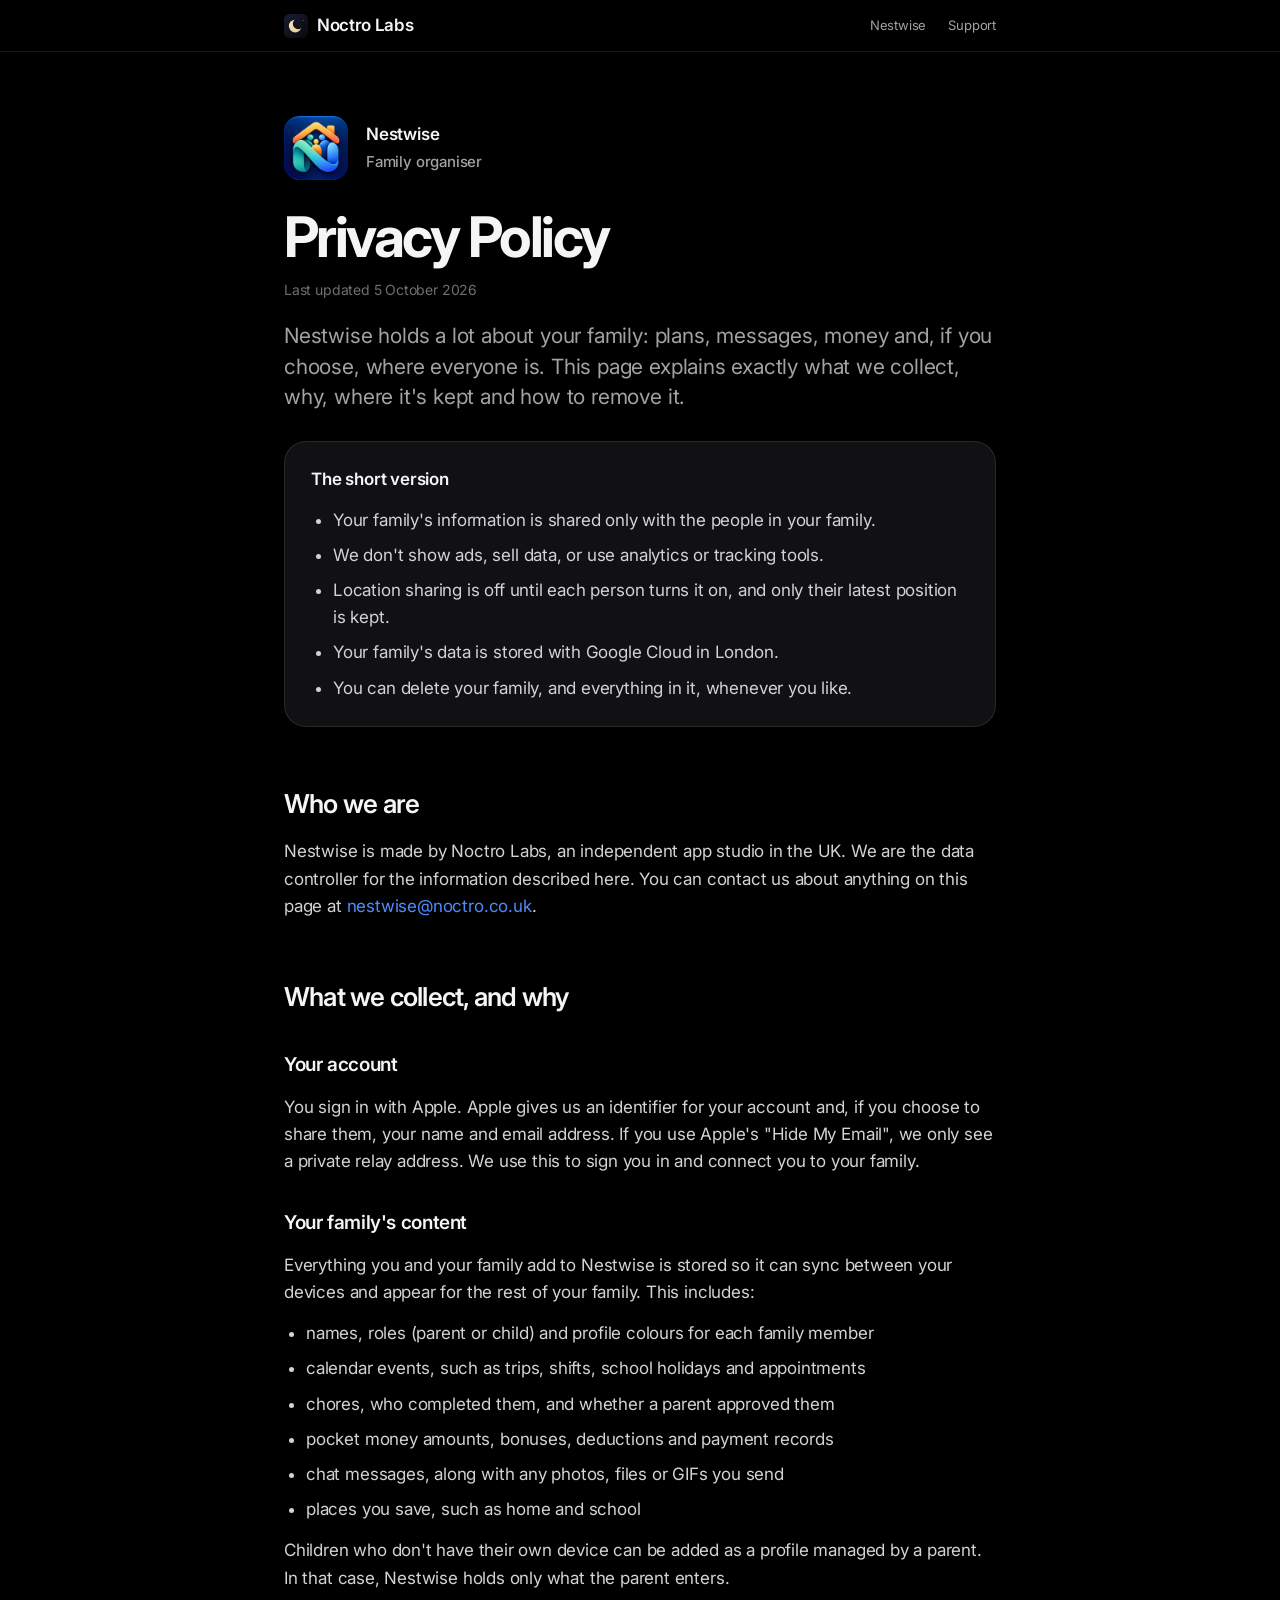
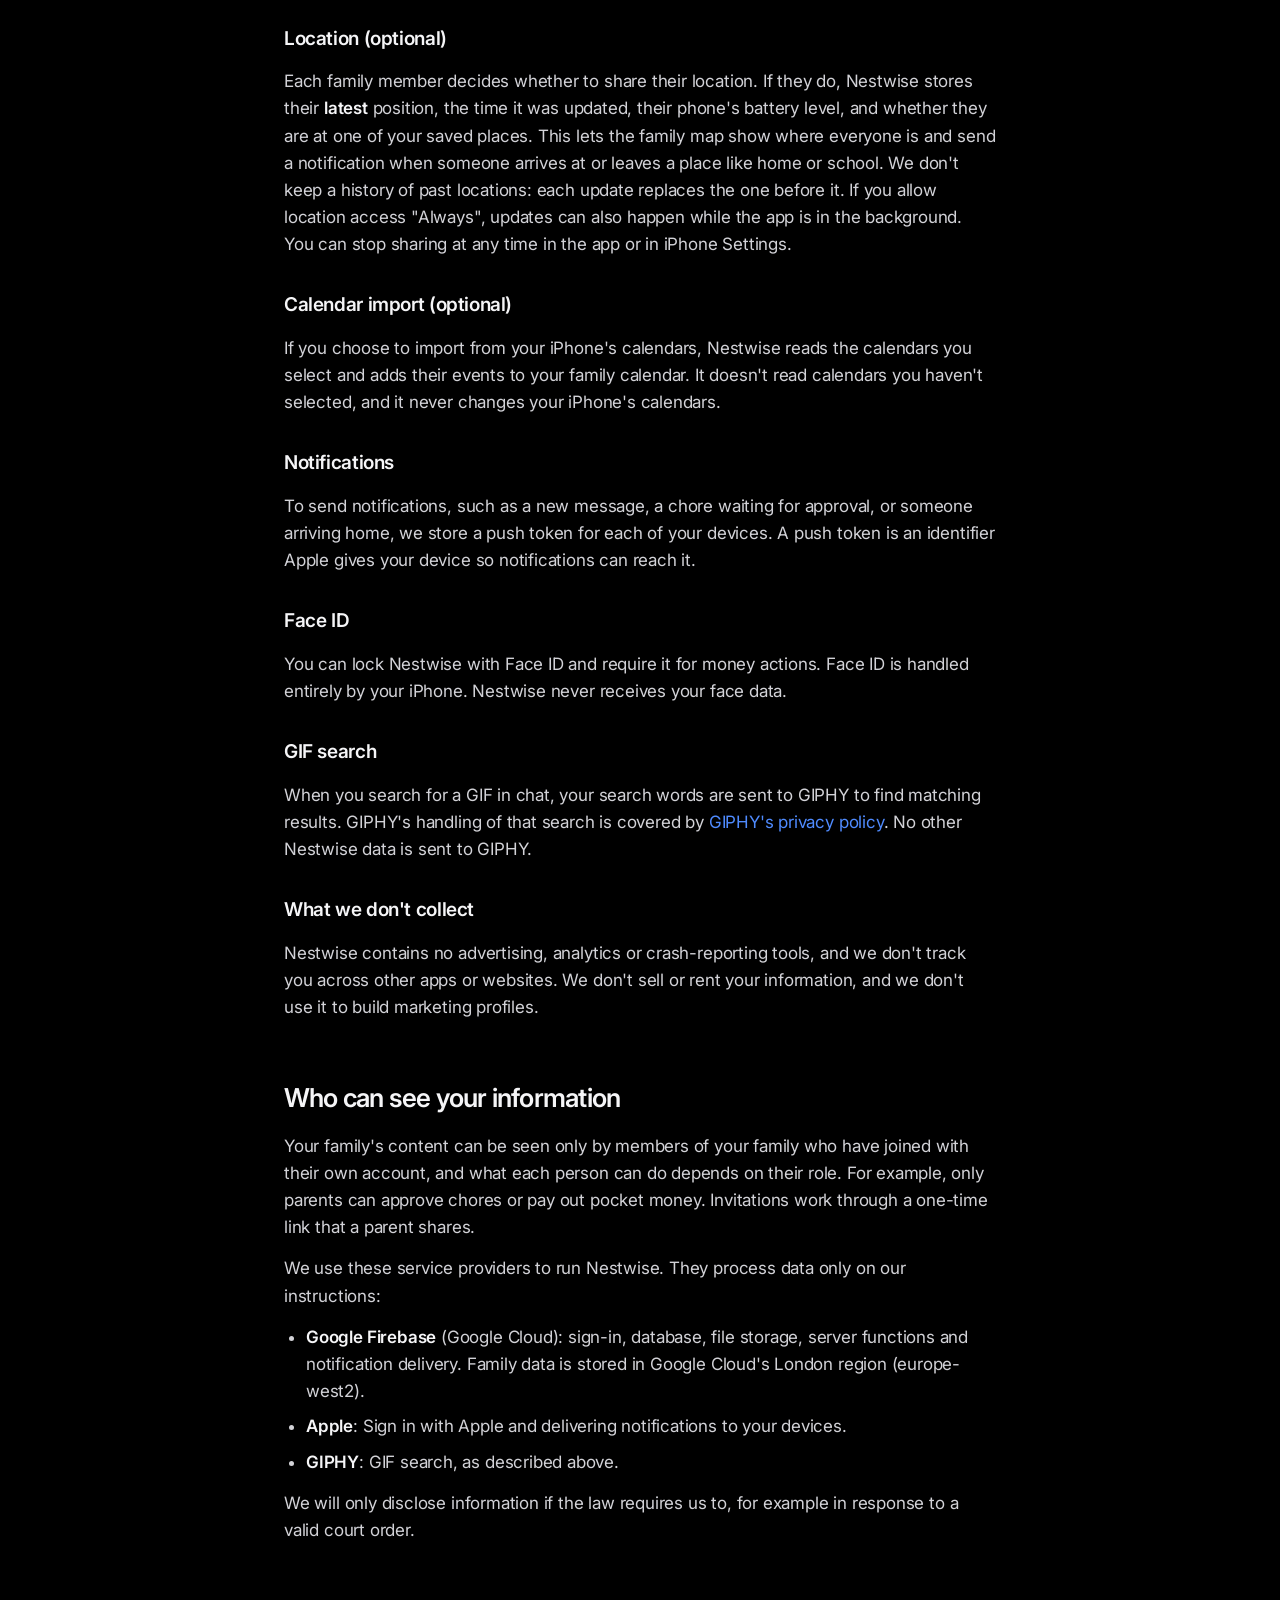
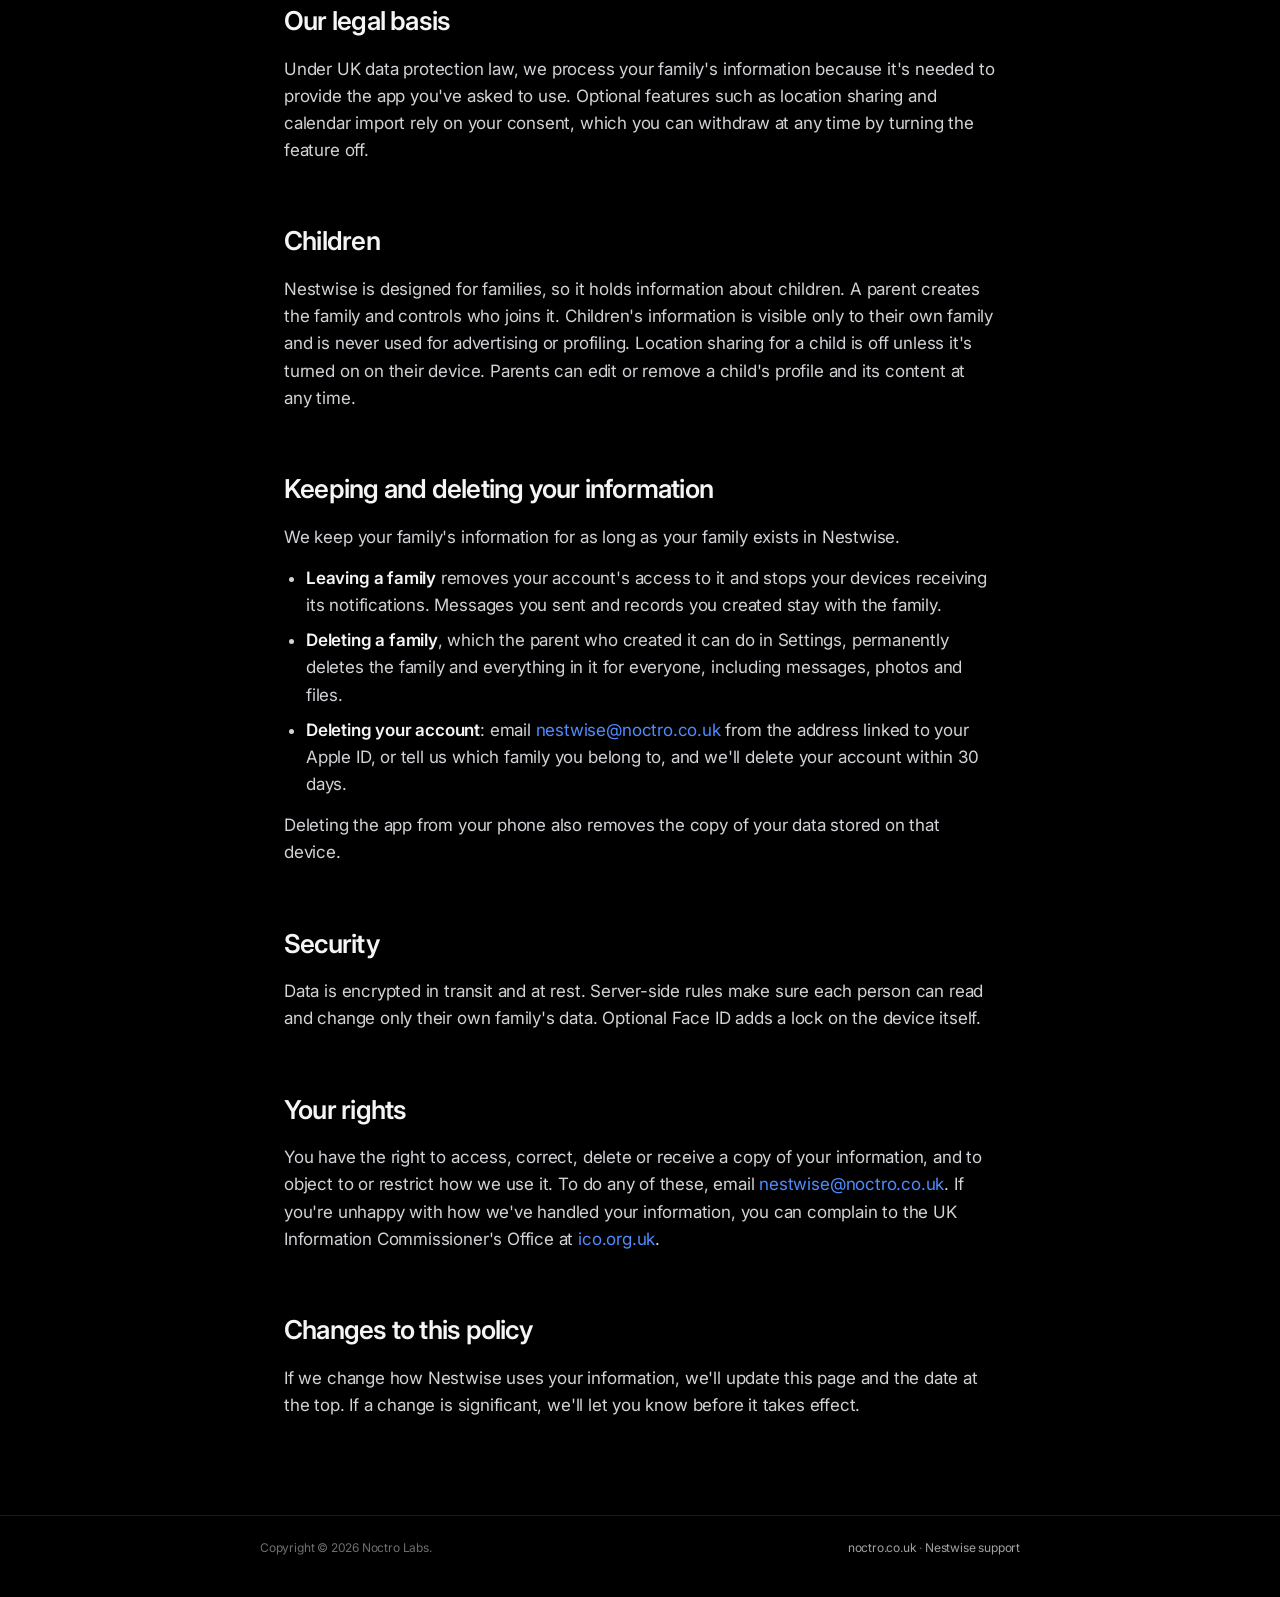
==== nestwise/privacy/index.html @ 70201ffb "Noctro Labs studio site Home page with Slabd and Nestwise, Nestwise privacy and support pages, share" ====
<!doctype html>
<html lang="en-GB">
<head>
  <meta charset="utf-8">
  <meta name="viewport" content="width=device-width, initial-scale=1">
  <title>Nestwise Privacy Policy — Noctro Labs</title>
  <meta name="description" content="How Nestwise, the family organiser from Noctro Labs, handles your family's information.">
  <meta name="theme-color" content="#000000">
  <link rel="canonical" href="https://noctro.co.uk/nestwise/privacy/">
  <meta property="og:title" content="Nestwise Privacy Policy — Noctro Labs">
  <meta property="og:image" content="https://noctro.co.uk/assets/og.jpg">
  <meta property="og:image:width" content="1200">
  <meta property="og:image:height" content="630">
  <meta property="og:image:alt" content="Noctro Labs: Apps, made with obsessive care. Slabd and Nestwise shown on iPhones.">
  <meta name="twitter:card" content="summary_large_image">
  <link rel="icon" href="/assets/logo.svg" type="image/svg+xml">
  <link rel="apple-touch-icon" href="/assets/apple-touch-icon.png">
  <link href="https://fonts.googleapis.com/css2?family=Inter:wght@400;500;600;700&display=swap" rel="stylesheet">
  <link rel="stylesheet" href="/assets/doc.css">
</head>
<body>
  <header class="nav">
    <div class="in">
      <a class="brand" href="/"><img src="/assets/logo.svg" alt="" width="24" height="24">Noctro Labs</a>
      <nav class="links"><a href="/#nestwise">Nestwise</a><a href="/nestwise/support/">Support</a></nav>
    </div>
  </header>

  <main>
    <div class="app-head">
      <img src="/assets/nestwise.png" alt="Nestwise app icon" width="64" height="64">
      <div><strong>Nestwise</strong><br><span>Family organiser</span></div>
    </div>
    <h1>Privacy Policy</h1>
    <p class="updated">Last updated 5 October 2026</p>
    <p class="lede">Nestwise holds a lot about your family: plans, messages, money and, if you choose, where everyone is. This page explains exactly what we collect, why, where it's kept and how to remove it.</p>

    <div class="card">
      <p><strong>The short version</strong></p>
      <ul>
        <li>Your family's information is shared only with the people in your family.</li>
        <li>We don't show ads, sell data, or use analytics or tracking tools.</li>
        <li>Location sharing is off until each person turns it on, and only their latest position is kept.</li>
        <li>Your family's data is stored with Google Cloud in London.</li>
        <li>You can delete your family, and everything in it, whenever you like.</li>
      </ul>
    </div>

    <h2>Who we are</h2>
    <p>Nestwise is made by Noctro Labs, an independent app studio in the UK. We are the data controller for the information described here. You can contact us about anything on this page at <a href="mailto:nestwise@noctro.co.uk">nestwise@noctro.co.uk</a>.</p>

    <h2>What we collect, and why</h2>

    <h3>Your account</h3>
    <p>You sign in with Apple. Apple gives us an identifier for your account and, if you choose to share them, your name and email address. If you use Apple's "Hide My Email", we only see a private relay address. We use this to sign you in and connect you to your family.</p>

    <h3>Your family's content</h3>
    <p>Everything you and your family add to Nestwise is stored so it can sync between your devices and appear for the rest of your family. This includes:</p>
    <ul>
      <li>names, roles (parent or child) and profile colours for each family member</li>
      <li>calendar events, such as trips, shifts, school holidays and appointments</li>
      <li>chores, who completed them, and whether a parent approved them</li>
      <li>pocket money amounts, bonuses, deductions and payment records</li>
      <li>chat messages, along with any photos, files or GIFs you send</li>
      <li>places you save, such as home and school</li>
    </ul>
    <p>Children who don't have their own device can be added as a profile managed by a parent. In that case, Nestwise holds only what the parent enters.</p>

    <h3>Location (optional)</h3>
    <p>Each family member decides whether to share their location. If they do, Nestwise stores their <strong>latest</strong> position, the time it was updated, their phone's battery level, and whether they are at one of your saved places. This lets the family map show where everyone is and send a notification when someone arrives at or leaves a place like home or school. We don't keep a history of past locations: each update replaces the one before it. If you allow location access "Always", updates can also happen while the app is in the background. You can stop sharing at any time in the app or in iPhone Settings.</p>

    <h3>Calendar import (optional)</h3>
    <p>If you choose to import from your iPhone's calendars, Nestwise reads the calendars you select and adds their events to your family calendar. It doesn't read calendars you haven't selected, and it never changes your iPhone's calendars.</p>

    <h3>Notifications</h3>
    <p>To send notifications, such as a new message, a chore waiting for approval, or someone arriving home, we store a push token for each of your devices. A push token is an identifier Apple gives your device so notifications can reach it.</p>

    <h3>Face ID</h3>
    <p>You can lock Nestwise with Face ID and require it for money actions. Face ID is handled entirely by your iPhone. Nestwise never receives your face data.</p>

    <h3>GIF search</h3>
    <p>When you search for a GIF in chat, your search words are sent to GIPHY to find matching results. GIPHY's handling of that search is covered by <a href="https://giphy.com/privacy" rel="noopener">GIPHY's privacy policy</a>. No other Nestwise data is sent to GIPHY.</p>

    <h3>What we don't collect</h3>
    <p>Nestwise contains no advertising, analytics or crash-reporting tools, and we don't track you across other apps or websites. We don't sell or rent your information, and we don't use it to build marketing profiles.</p>

    <h2>Who can see your information</h2>
    <p>Your family's content can be seen only by members of your family who have joined with their own account, and what each person can do depends on their role. For example, only parents can approve chores or pay out pocket money. Invitations work through a one-time link that a parent shares.</p>
    <p>We use these service providers to run Nestwise. They process data only on our instructions:</p>
    <ul>
      <li><strong>Google Firebase</strong> (Google Cloud): sign-in, database, file storage, server functions and notification delivery. Family data is stored in Google Cloud's London region (europe-west2).</li>
      <li><strong>Apple</strong>: Sign in with Apple and delivering notifications to your devices.</li>
      <li><strong>GIPHY</strong>: GIF search, as described above.</li>
    </ul>
    <p>We will only disclose information if the law requires us to, for example in response to a valid court order.</p>

    <h2>Our legal basis</h2>
    <p>Under UK data protection law, we process your family's information because it's needed to provide the app you've asked to use. Optional features such as location sharing and calendar import rely on your consent, which you can withdraw at any time by turning the feature off.</p>

    <h2>Children</h2>
    <p>Nestwise is designed for families, so it holds information about children. A parent creates the family and controls who joins it. Children's information is visible only to their own family and is never used for advertising or profiling. Location sharing for a child is off unless it's turned on on their device. Parents can edit or remove a child's profile and its content at any time.</p>

    <h2>Keeping and deleting your information</h2>
    <p>We keep your family's information for as long as your family exists in Nestwise.</p>
    <ul>
      <li><strong>Leaving a family</strong> removes your account's access to it and stops your devices receiving its notifications. Messages you sent and records you created stay with the family.</li>
      <li><strong>Deleting a family</strong>, which the parent who created it can do in Settings, permanently deletes the family and everything in it for everyone, including messages, photos and files.</li>
      <li><strong>Deleting your account</strong>: email <a href="mailto:nestwise@noctro.co.uk">nestwise@noctro.co.uk</a> from the address linked to your Apple ID, or tell us which family you belong to, and we'll delete your account within 30 days.</li>
    </ul>
    <p>Deleting the app from your phone also removes the copy of your data stored on that device.</p>

    <h2>Security</h2>
    <p>Data is encrypted in transit and at rest. Server-side rules make sure each person can read and change only their own family's data. Optional Face ID adds a lock on the device itself.</p>

    <h2>Your rights</h2>
    <p>You have the right to access, correct, delete or receive a copy of your information, and to object to or restrict how we use it. To do any of these, email <a href="mailto:nestwise@noctro.co.uk">nestwise@noctro.co.uk</a>. If you're unhappy with how we've handled your information, you can complain to the UK Information Commissioner's Office at <a href="https://ico.org.uk/make-a-complaint/" rel="noopener">ico.org.uk</a>.</p>

    <h2>Changes to this policy</h2>
    <p>If we change how Nestwise uses your information, we'll update this page and the date at the top. If a change is significant, we'll let you know before it takes effect.</p>
  </main>

  <footer>
    <div class="in">
      <div>Copyright © 2026 Noctro Labs.</div>
      <div><a href="/">noctro.co.uk</a> · <a href="/nestwise/support/">Nestwise support</a></div>
    </div>
  </footer>
</body>
</html>
---- assets/doc.css ----
/* Shared styles for text pages (privacy, support). Matches the home page tokens. */
:root {
  --bg: #000;
  --tile: #111113;
  --line: rgba(255, 255, 255, .1);
  --text: #f5f5f7;
  --muted: #a1a1a6;
  --faint: #6e6e73;
  --blue: #4f8bff;
  --font: -apple-system, BlinkMacSystemFont, "SF Pro Display", "Inter", "Segoe UI", system-ui, sans-serif;
}
*, *::before, *::after { box-sizing: border-box; }
body {
  margin: 0; background: var(--bg); color: var(--text);
  font: 400 17px/1.6 var(--font); letter-spacing: -.011em;
  -webkit-font-smoothing: antialiased;
}
a { color: var(--blue); text-decoration: none; }
a:hover { text-decoration: underline; }

.nav {
  position: sticky; top: 0; z-index: 20; height: 52px;
  background: rgba(0, 0, 0, .72);
  backdrop-filter: saturate(180%) blur(20px);
  -webkit-backdrop-filter: saturate(180%) blur(20px);
  border-bottom: 1px solid var(--line);
}
.nav .in { max-width: 760px; margin: 0 auto; padding: 0 24px; height: 100%; display: flex; align-items: center; justify-content: space-between; }
.brand { display: flex; align-items: center; gap: 9px; color: var(--text); font-weight: 600; letter-spacing: -.02em; }
.brand:hover { text-decoration: none; }
.brand img { width: 24px; height: 24px; }
.nav .links { display: flex; gap: 22px; font-size: 13px; }
.nav .links a { color: var(--muted); }
.nav .links a:hover { color: var(--text); text-decoration: none; }

main { max-width: 760px; margin: 0 auto; padding: 64px 24px 96px; }
@media (max-width: 600px) { main, .nav .in { padding-left: 16px; padding-right: 16px; } }

.app-head { display: flex; align-items: center; gap: 18px; }
.app-head img { width: 64px; height: 64px; border-radius: 15px; }
.app-head span { color: var(--muted); font-size: 15px; font-weight: 500; }
h1 { font-size: clamp(36px, 6vw, 56px); line-height: 1.05; letter-spacing: -.045em; font-weight: 700; margin: 28px 0 0; }
.updated { color: var(--faint); font-size: 14px; margin-top: 12px; }
.lede { color: var(--muted); font-size: 21px; line-height: 1.45; margin-top: 20px; }
h2 { font-size: 26px; letter-spacing: -.03em; font-weight: 600; margin: 56px 0 0; }
h3 { font-size: 19px; letter-spacing: -.02em; font-weight: 600; margin: 32px 0 0; }
p, ul { margin: 14px 0 0; color: #d2d2d7; }
ul { padding-left: 22px; }
li + li { margin-top: 8px; }
strong { color: var(--text); font-weight: 600; }

.card {
  margin-top: 28px; padding: 24px 26px; border-radius: 22px;
  background: var(--tile); border: 1px solid var(--line);
}
.card p:first-child { margin-top: 0; }
.mail {
  display: inline-block; margin-top: 18px; padding: 12px 22px; border-radius: 999px;
  background: var(--text); color: #000; font-weight: 500;
}
.mail:hover { text-decoration: none; background: #fff; }

details { border-top: 1px solid var(--line); padding: 18px 0; }
details:last-of-type { border-bottom: 1px solid var(--line); }
summary { cursor: pointer; font-weight: 600; font-size: 18px; letter-spacing: -.02em; list-style: none; display: flex; justify-content: space-between; gap: 16px; }
summary::-webkit-details-marker { display: none; }
summary::after { content: "+"; color: var(--muted); font-weight: 400; font-size: 22px; line-height: 1; }
details[open] summary::after { content: "–"; }
details p { margin-top: 10px; }

footer { border-top: 1px solid var(--line); padding: 22px 24px 40px; color: var(--faint); font-size: 12px; }
footer .in { max-width: 760px; margin: 0 auto; display: flex; flex-wrap: wrap; gap: 12px 24px; justify-content: space-between; }
footer a { color: var(--muted); }
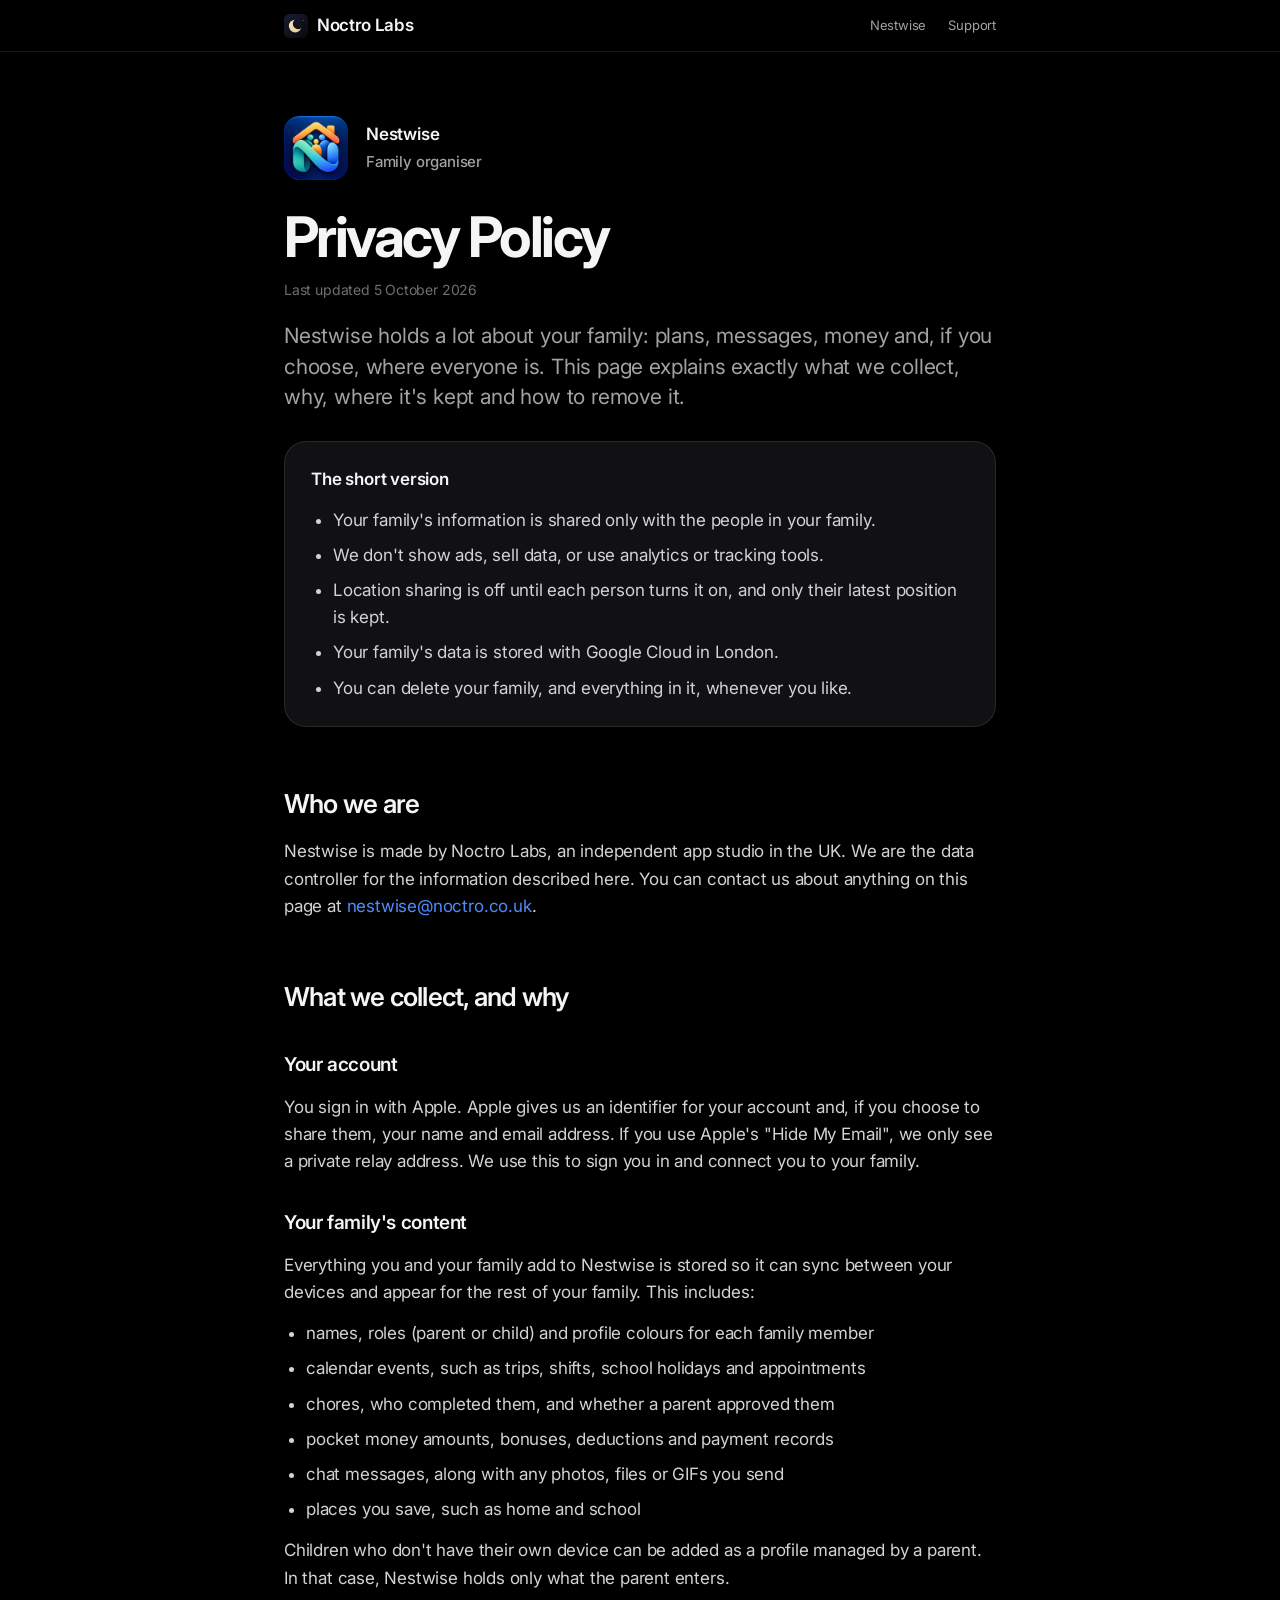
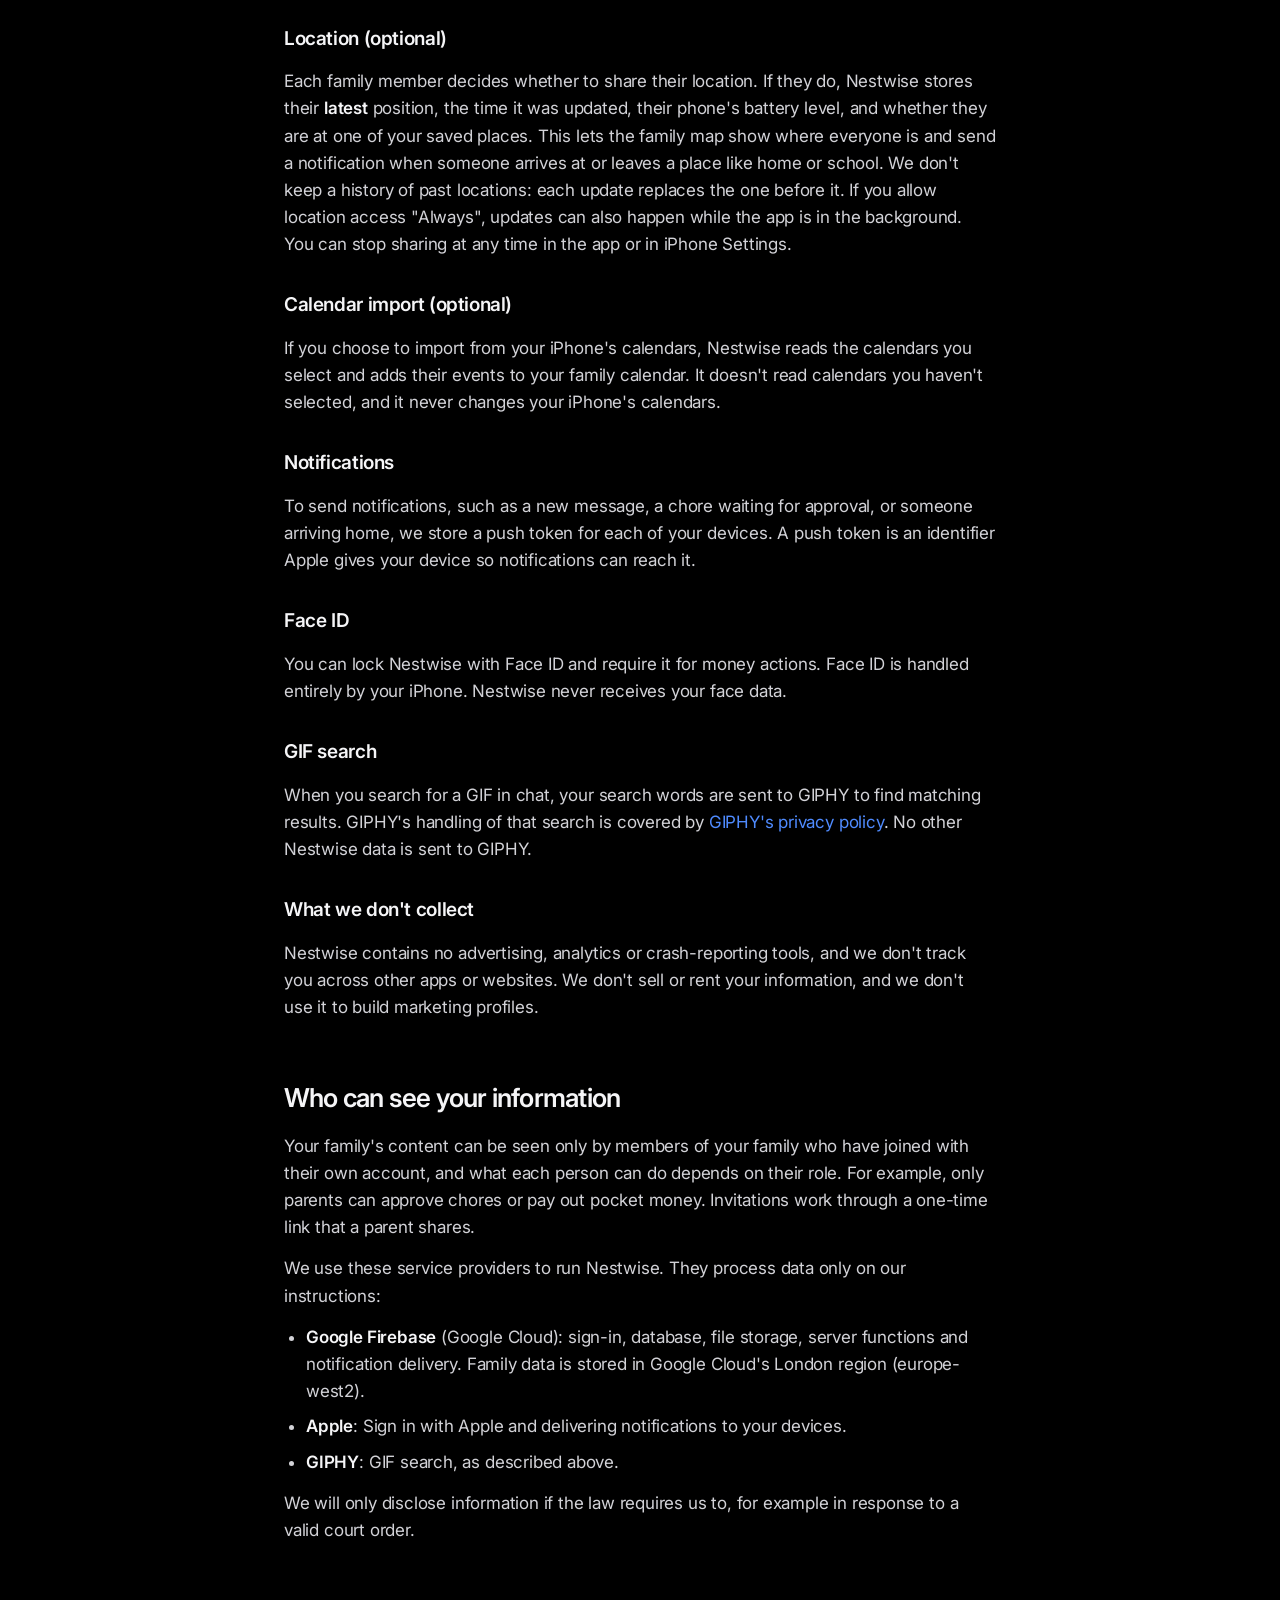
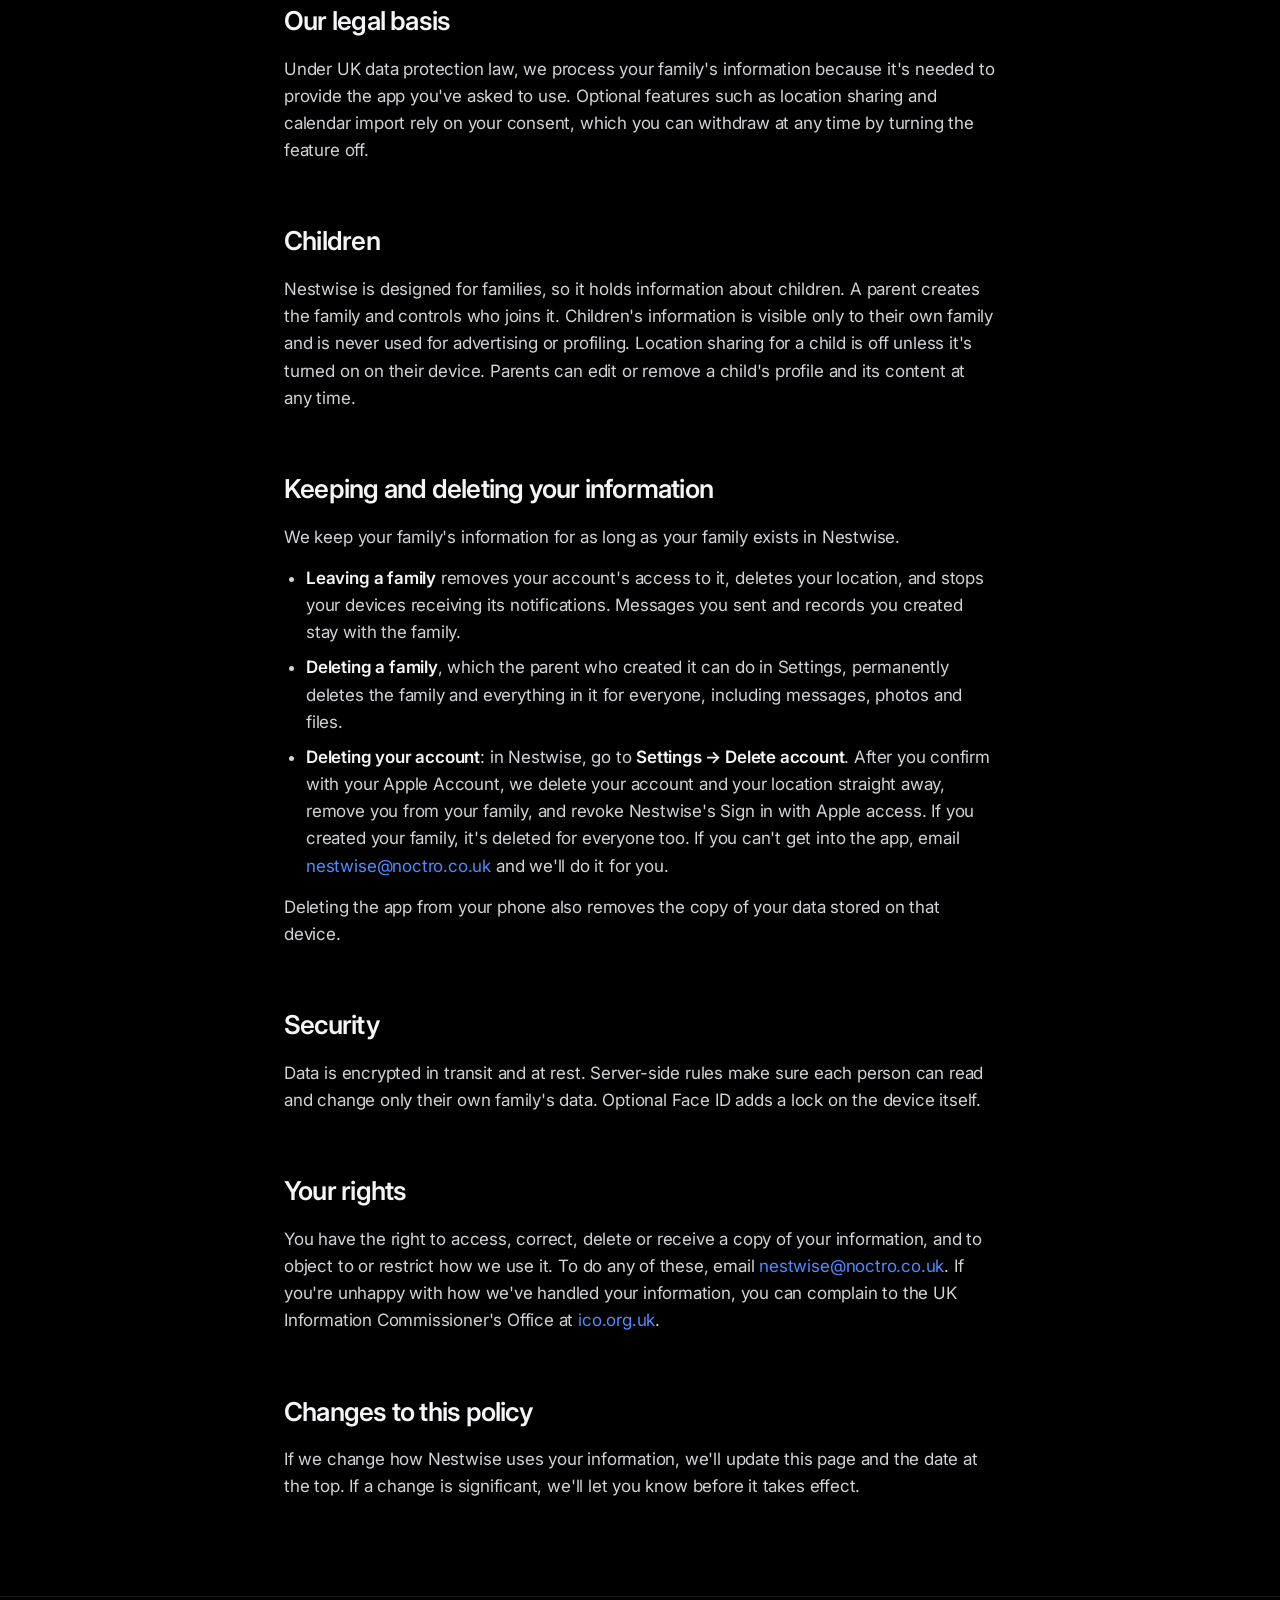
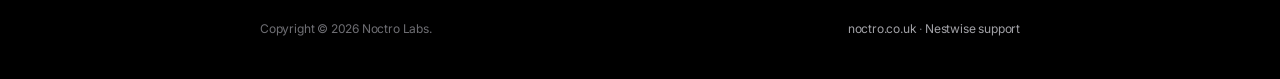
==== commit f162160c: "Nestwise: describe in-app account deletion Co-Authored-By: Claude Opus 5.5 <noreply@anthropic.com>" ====
--- a/nestwise/privacy/index.html
+++ b/nestwise/privacy/index.html
@@ -103,9 +103,9 @@
     <h2>Keeping and deleting your information</h2>
     <p>We keep your family's information for as long as your family exists in Nestwise.</p>
     <ul>
-      <li><strong>Leaving a family</strong> removes your account's access to it and stops your devices receiving its notifications. Messages you sent and records you created stay with the family.</li>
+      <li><strong>Leaving a family</strong> removes your account's access to it, deletes your location, and stops your devices receiving its notifications. Messages you sent and records you created stay with the family.</li>
       <li><strong>Deleting a family</strong>, which the parent who created it can do in Settings, permanently deletes the family and everything in it for everyone, including messages, photos and files.</li>
-      <li><strong>Deleting your account</strong>: email <a href="mailto:nestwise@noctro.co.uk">nestwise@noctro.co.uk</a> from the address linked to your Apple ID, or tell us which family you belong to, and we'll delete your account within 30 days.</li>
+      <li><strong>Deleting your account</strong>: in Nestwise, go to <strong>Settings → Delete account</strong>. After you confirm with your Apple Account, we delete your account and your location straight away, remove you from your family, and revoke Nestwise's Sign in with Apple access. If you created your family, it's deleted for everyone too. If you can't get into the app, email <a href="mailto:nestwise@noctro.co.uk">nestwise@noctro.co.uk</a> and we'll do it for you.</li>
     </ul>
     <p>Deleting the app from your phone also removes the copy of your data stored on that device.</p>
 
